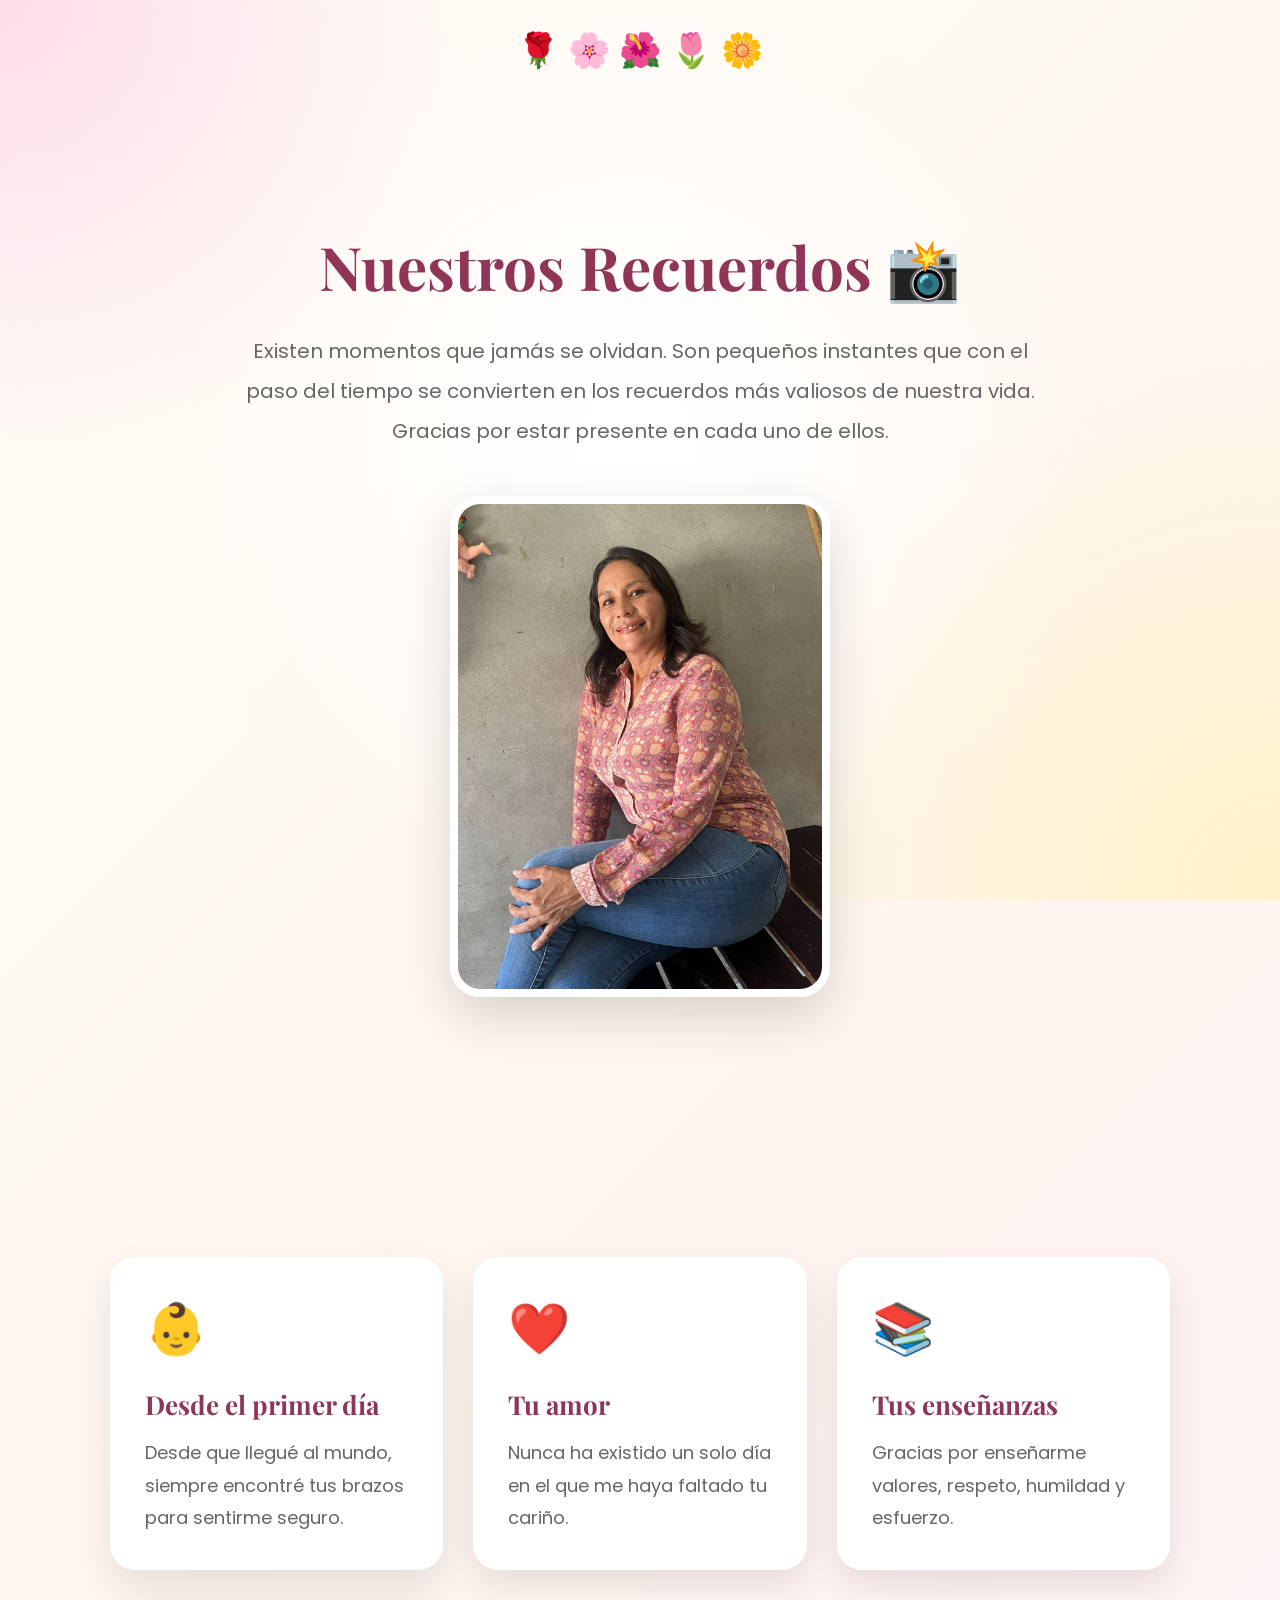
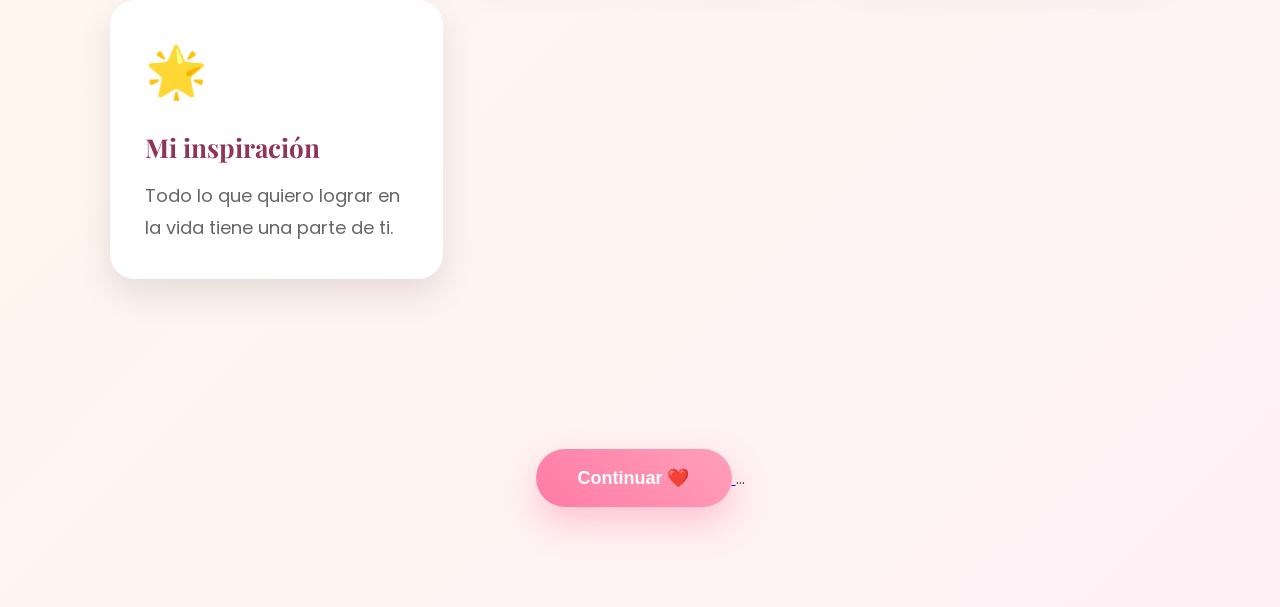
==== 01-html/02-recuerdos.html @ 53626e4e "first commit" ====
<!DOCTYPE html>
<html lang="es">

<head>

    <meta charset="UTF-8">
    <meta name="viewport" content="width=device-width, initial-scale=1.0">

    <title>Nuestros Recuerdos ❤️</title>

    <link rel="stylesheet" href="../02-css/style.css">

</head>

<body>

<div class="container"></div>

<div class="flowers">
🌹 🌸 🌺 🌷 🌼
</div>

<section class="recuerdos">

    <h1>Nuestros Recuerdos 📸</h1>

    <p class="intro">

        Existen momentos que jamás se olvidan.

        Son pequeños instantes que con el paso del tiempo
        se convierten en los recuerdos más valiosos de nuestra vida.

        Gracias por estar presente en cada uno de ellos.

    </p>

    <img src="../image2.jpeg" class="fotoRecuerdo">

</section>

<section class="timeline">

    <div class="card">

        <span>👶</span>

        <h2>Desde el primer día</h2>

        <p>

            Desde que llegué al mundo,
            siempre encontré tus brazos para sentirme seguro.

        </p>

    </div>

    <div class="card">

        <span>❤️</span>

        <h2>Tu amor</h2>

        <p>

            Nunca ha existido un solo día
            en el que me haya faltado tu cariño.

        </p>

    </div>

    <div class="card">

        <span>📚</span>

        <h2>Tus enseñanzas</h2>

        <p>

            Gracias por enseñarme valores,
            respeto, humildad y esfuerzo.

        </p>

    </div>

    <div class="card">

        <span>🌟</span>

        <h2>Mi inspiración</h2>

        <p>

            Todo lo que quiero lograr en la vida
            tiene una parte de ti.

        </p>

    </div>

</section>

<div class="continuar">

<a href="03-mensaje.html">

<button>

Continuar ❤️

</button>

</a>

...







</div>

</div>




<script src="../script/script.js"></script>

</body>

</html>
---- 02-css/style.css ----
/*====================================================
            GOOGLE FONTS
====================================================*/

@import url('https://fonts.googleapis.com/css2?family=Poppins:wght@300;400;500;600;700&family=Playfair+Display:wght@600;700&display=swap');


/*====================================================
                    VARIABLES
====================================================*/

:root{

    --rosa:#f66d9b;
    --rosa-claro:#ffd7e6;
    --rosa-suave:#fff1f7;
    --crema:#fffdf8;
    --dorado:#d4af37;
    --texto:#444;
    --titulo:#8f3658;
    --blanco:#ffffff;

    --sombra:0 15px 40px rgba(0,0,0,.12);

}


/*====================================================
                    RESET
====================================================*/

*{
    margin:0;
    padding:0;
    box-sizing:border-box;
}

html{

    scroll-behavior:smooth;

}

body{

    font-family:'Poppins',sans-serif;

    background:linear-gradient(135deg,#fffdf8,#fff6ef,#fff0f6);

    color:var(--texto);

    overflow-x:hidden;

    min-height:100vh;

    position:relative;

}


/*====================================================
                FONDO DECORATIVO
====================================================*/

body::before{

    content:"";

    position:fixed;

    inset:0;

    background:

    radial-gradient(circle at top left,#ffdce8 0%,transparent 30%),

    radial-gradient(circle at bottom right,#fff2c7 0%,transparent 35%),

    radial-gradient(circle at center,#ffffff 0%,transparent 60%);

    z-index:-3;

}


/*====================================================
                CONTENEDOR GENERAL
====================================================*/

.container{

    width:90%;

    max-width:1200px;

    margin:auto;

}


/*====================================================
                    SECCIONES
====================================================*/

section{

    width:100%;

    padding:90px 20px;

}


/*====================================================
                    TITULOS
====================================================*/

h1{

    font-family:'Playfair Display',serif;

    font-size:58px;

    color:var(--titulo);

    margin-bottom:20px;

}

h2{

    font-family:'Playfair Display',serif;

    color:var(--titulo);

}

p{

    line-height:1.9;

    font-size:18px;

}


/*====================================================
                    BOTONES
====================================================*/

button{

    border:none;

    cursor:pointer;

    padding:18px 42px;

    border-radius:50px;

    background:linear-gradient(45deg,#ff7ba7,#ff9fb9);

    color:white;

    font-size:18px;

    font-weight:600;

    transition:.35s;

    box-shadow:0 15px 35px rgba(255,105,145,.35);

}

button:hover{

    transform:translateY(-5px);

    box-shadow:0 20px 40px rgba(255,105,145,.45);

}


/*====================================================
                TARJETAS
====================================================*/

.card{

    background:rgba(255,255,255,.75);

    backdrop-filter:blur(14px);

    border-radius:25px;

    box-shadow:var(--sombra);

    padding:35px;

}


/*====================================================
                IMÁGENES
====================================================*/

img{

    max-width:100%;

    display:block;

}

.foto{

    border-radius:25px;

    border:8px solid white;

    box-shadow:var(--sombra);

}


/*====================================================
                CORAZONES
====================================================*/

.hearts{

    position:fixed;

    inset:0;

    pointer-events:none;

    overflow:hidden;

    z-index:-1;

}

.heart{

    position:absolute;

    color:#ff7ba7;

    animation:subir linear infinite;

    opacity:.7;

}

@keyframes subir{

    0%{

        transform:translateY(100vh) scale(.5);

        opacity:0;

    }

    20%{

        opacity:.8;

    }

    100%{

        transform:translateY(-120px) scale(1.3);

        opacity:0;

    }

}


/*====================================================
                FLORES
====================================================*/

.flowers{

    width:100%;

    text-align:center;

    font-size:34px;

    margin-top:25px;

    animation:flotar 4s ease-in-out infinite;

}

@keyframes flotar{

    50%{

        transform:translateY(8px);

    }

}
/*====================================================
                PORTADA - 01 INDEX
====================================================*/

.inicio{

    width:90%;
    max-width:1100px;

    margin:60px auto 80px;

    background:rgba(255,255,255,.75);

    backdrop-filter:blur(18px);

    border-radius:35px;

    padding:60px;

    text-align:center;

    box-shadow:0 20px 55px rgba(0,0,0,.12);

    animation:aparecer 1.2s ease;

}

.inicio h3{

    color:var(--rosa);

    font-size:22px;

    font-weight:500;

    margin-bottom:15px;

}

.inicio h1{

    font-size:68px;

    margin-bottom:10px;

}

.inicio h2{

    font-size:40px;

    color:#d45d79;

    margin-bottom:30px;

}

.inicio p{

    max-width:760px;

    margin:0 auto;

    font-size:21px;

    color:#555;

    line-height:2;

}

.fotoPrincipal{

    width:360px;

    height:460px;

    object-fit:cover;

    border-radius:25px;

    margin:45px auto;

    border:8px solid white;

    box-shadow:
    0 20px 45px rgba(0,0,0,.18),
    0 0 35px rgba(255,170,200,.35);

    transition:.45s;

}

.fotoPrincipal:hover{

    transform:scale(1.03);

}

.inicio a{

    text-decoration:none;

}

.inicio button{

    margin-top:15px;

}

/*====================================================
                ANIMACIONES
====================================================*/

@keyframes aparecer{

    from{

        opacity:0;

        transform:translateY(50px);

    }

    to{

        opacity:1;

        transform:translateY(0);

    }

}
/*====================================================
                02 - RECUERDOS
====================================================*/

.recuerdos{

    width:90%;
    max-width:1100px;

    margin:60px auto;

    text-align:center;

    animation:aparecer 1.2s ease;

}

.recuerdos h1{

    font-size:60px;

    margin-bottom:25px;

}

.intro{

    max-width:800px;

    margin:0 auto 45px;

    font-size:20px;

    color:#666;

    line-height:2;

}

.fotoRecuerdo{

    width:380px;

    max-width:95%;

    margin:auto;

    border-radius:30px;

    border:8px solid white;

    box-shadow:0 20px 50px rgba(0,0,0,.15);

    transition:.4s;

}

.fotoRecuerdo:hover{

    transform:scale(1.03);

}

/*==========================
        TARJETAS
==========================*/

.timeline{

    width:90%;

    max-width:1100px;

    margin:80px auto;

    display:grid;

    grid-template-columns:repeat(auto-fit,minmax(260px,1fr));

    gap:30px;

}

.card{

    background:white;

    border-radius:25px;

    padding:35px;

    box-shadow:0 15px 35px rgba(0,0,0,.10);

    transition:.35s;

}

.card:hover{

    transform:translateY(-10px);

}

.card span{

    font-size:50px;

    display:block;

    margin-bottom:20px;

}

.card h2{

    margin-bottom:15px;

    font-size:26px;

}

.card p{

    color:#666;

    line-height:1.8;

}

/*==========================
        BOTÓN
==========================*/

.continuar{

    text-align:center;

    margin:70px 0 100px;

}
/* ============================= */
/* PÁGINA DEL MENSAJE FINAL */
/* ============================= */

.mensaje-final {
    min-height: 100vh;
    display: flex;
    flex-direction: column;
    justify-content: center;
    align-items: center;
    text-align: center;

    padding: 30px;

    background: linear-gradient(
        135deg,
        #ffe0ec,
        #fff5f8,
        #ffd6e5
    );

    animation: aparecer 1.5s ease;
}

.mensaje-final h1 {
    color: #d6336c;
    font-size: 42px;
    margin-bottom: 25px;
}

.mensaje-final p {
    max-width: 650px;
    font-size: 20px;
    line-height: 1.7;
    color: #5a2a3a;
}

.mensaje-final h2 {
    color: #c9184a;
    margin: 25px 0;
}

.corazones {
    font-size: 35px;
    margin-bottom: 20px;
    animation: flotar 2s infinite ease-in-out;
}

.mensaje-final button {
    border: none;
    padding: 15px 28px;

    background: #d6336c;
    color: white;

    font-size: 18px;
    border-radius: 30px;

    cursor: pointer;

    transition: 0.3s;
}

.mensaje-final button:hover {
    transform: scale(1.08);
    background: #c9184a;
}

.sorpresa {
    display: none;

    margin-top: 30px;
    padding: 25px;

    max-width: 550px;

    background: white;
    border-radius: 20px;

    box-shadow: 0 10px 30px rgba(0, 0, 0, 0.15);

    color: #6a1b3f;
    font-size: 20px;

    animation: aparecer 1s ease;
}

/* ============================= */
/* ANIMACIONES */
/* ============================= */

@keyframes aparecer {

    from {
        opacity: 0;
        transform: translateY(30px);
    }

    to {
        opacity: 1;
        transform: translateY(0);
    }

}

@keyframes flotar {

    0% {
      transform: translateY(0);
    }
    50% {
      transform: translateY(-10px);
    }
    100%{
      transform: translateY(0);
    }
}
/* ============================= */
/* PÁGINA FINAL */
/* ============================= */

.final {

    min-height: 100vh;

    display: flex;
    flex-direction: column;

    justify-content: center;
    align-items: center;

    text-align: center;

    padding: 30px;

    background: linear-gradient(
        135deg,
        #ffd6e7,
        #fff0f6,
        #ffc2d9
    );

    overflow: hidden;

}

.final h1 {

    color: #c9184a;

    font-size: 42px;

    margin-bottom: 30px;

    animation: aparecer 1.5s ease;

}

.confeti {

    font-size: 30px;

    margin-bottom: 15px;

    animation: flotar 2s infinite ease-in-out;

}


/* SOBRE */

.sobre {

    position: relative;

    width: 320px;
    height: 220px;

    margin: 30px;

}


/* PARTE TRASERA DEL SOBRE */

.sobre::before {

    .sobre::before {

    content: "";

    position: absolute;

    width: 100%;
    height: 100%;

    background: #e85d8f;

    border-radius: 10px;

    box-shadow: 0 10px 25px rgba(0, 0, 0, 0.2);

    z-index: 2;

    clip-path: polygon(
        0 0,
        50% 55%,
        100% 0,
        100% 100%,
        0 100%
    );

}

}


/* CARTA */

.carta {

    position: absolute;

    left: 10%;

    bottom: 10px;

    width: 80%;

    min-height: 180px;

    padding: 25px;

    box-sizing: border-box;

    background: white;

    border-radius: 10px;

    opacity: 0;

    transform: translateY(80px);

    transition: 1s;

    z-index: 1;

    box-shadow:
        0 5px 15px rgba(0, 0, 0, 0.15);

}


/* SOBRE ABIERTO */

.sobre.abierto .carta {

    opacity: 1;

    transform: translateY(-100px);
    .sobre::before {

    content: "";

    position: absolute;

    width: 100%;
    height: 100%;

    background: #e85d8f;

    border-radius: 10px;

    box-shadow: 0 10px 25px rgba(0, 0, 0, 0.2);

    z-index: 2;

    clip-path: polygon(
        0 0,
        50% 55%,
        100% 0,
        100% 100%,
        0 100%
    );

}

}


.carta h2 {

    color: #c9184a;

}


.carta p {

    color: #5a2a3a;

    line-height: 1.6;

}


.carta h3 {

    color: #d6336c;

}


/* BOTÓN */

.final button {

    border: none;

    padding: 15px 30px;

    border-radius: 30px;

    background: #d6336c;

    color: white;

    font-size: 18px;

    cursor: pointer;

    transition: 0.3s;

}


.final button:hover {

    transform: scale(1.08);

    background: #c9184a;

}


.final-texto {

    margin-top: 30px;

    color: #6a1b3f;

    font-size: 17px;

}
.sobre {
    position: relative;
    width: 320px;
    height: 220px;
    margin: 40px auto;
    background: #e85d8f;
    border-radius: 12px;
    box-shadow: 0 10px 25px rgba(0,0,0,0.2);
}

/* Parte triangular del sobre */
.sobre::before {
    content: "";
    position: absolute;

    top: 0;
    left: 0;

    width: 0;
    height: 0;

    border-left: 160px solid transparent;
    border-right: 160px solid transparent;
    border-top: 120px solid #f58aae;

    z-index: 3;
}

/* Carta */
.carta {
    position: absolute;

    left: 50%;
    bottom: 10px;

    width: 300%;
    min-height: 420px;

    padding: 25px;

    box-sizing: border-box;

    background: white;
    border-radius: 12px;

    opacity: 0;

    transform: translate(-50%,30px);

    transition: 1s;

    z-index: 5;
    box-shadow: 0 8px 25px rgba(0,0, 0,0,2);
    overflow-y: auto;
}

/* Cuando se abre */
.sobre.abierto .carta {
    opacity: 1;
    transform: translate(-50%,-100px);
}
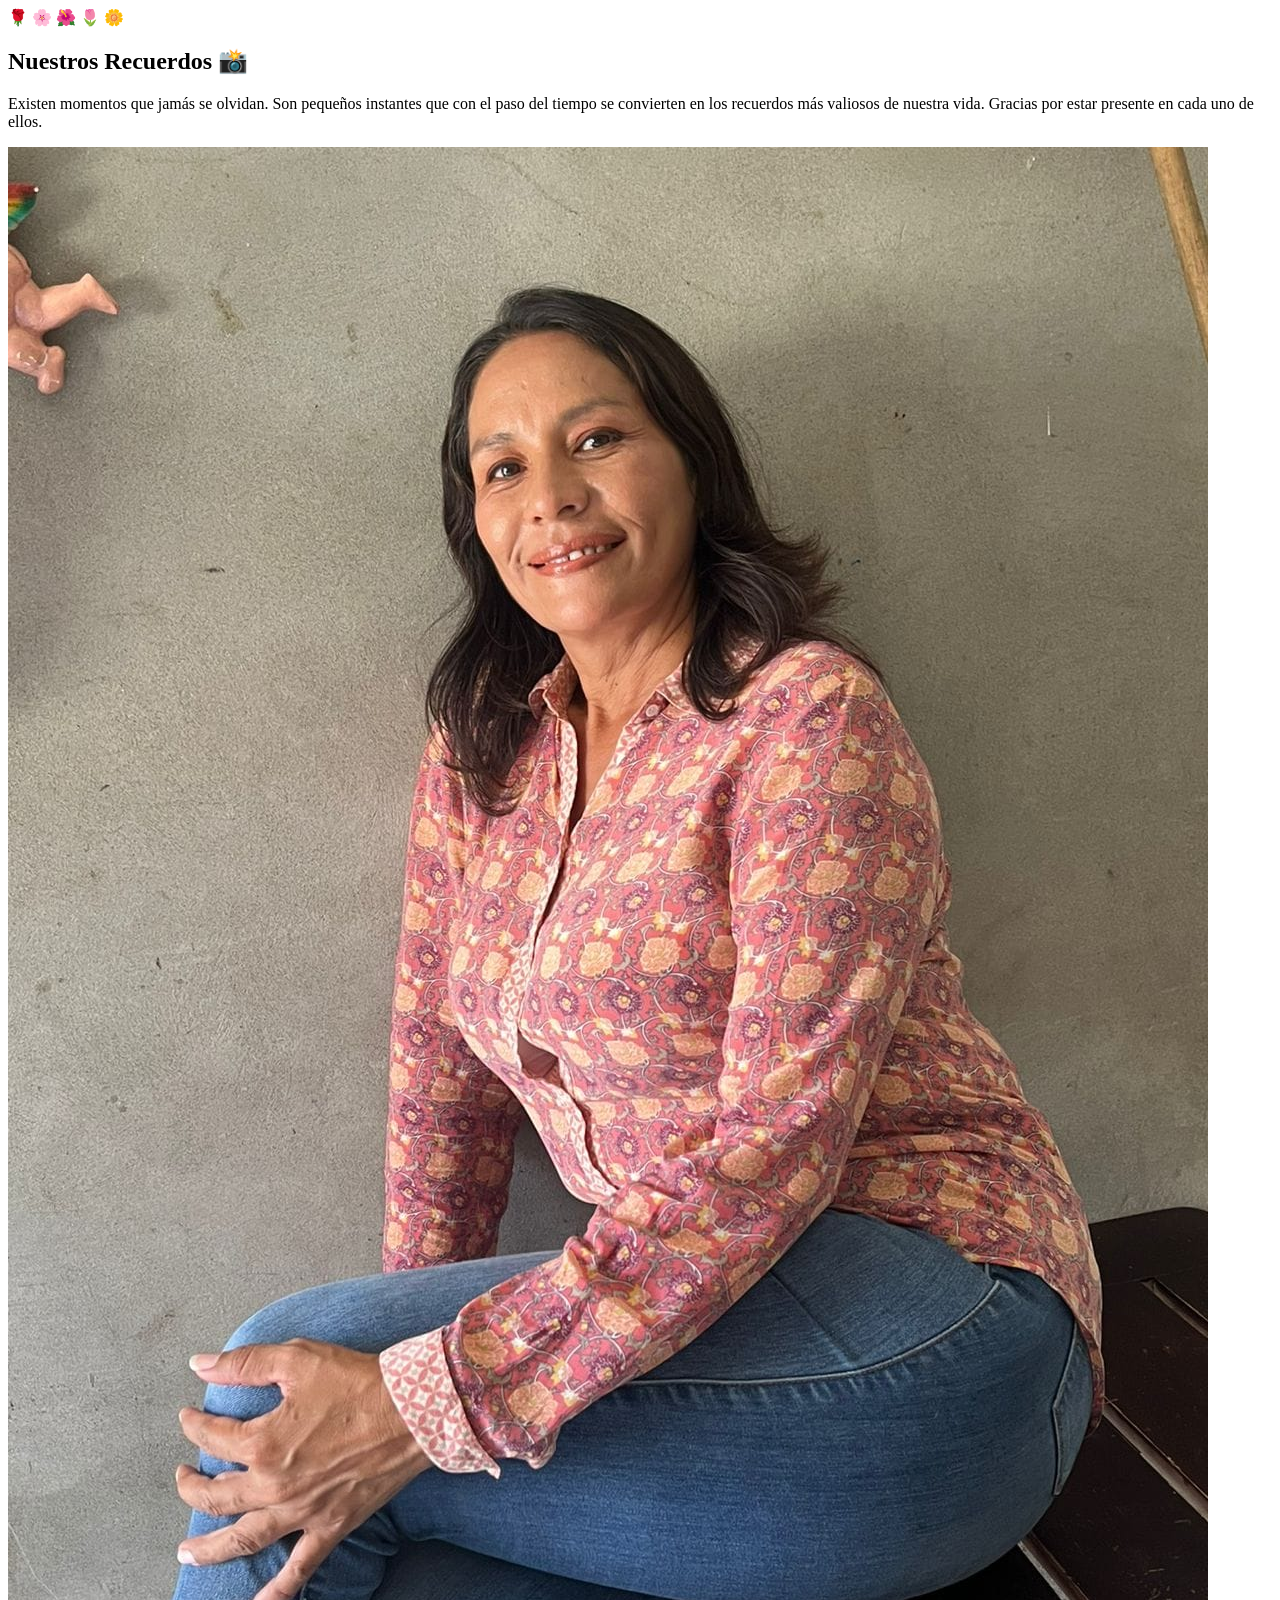
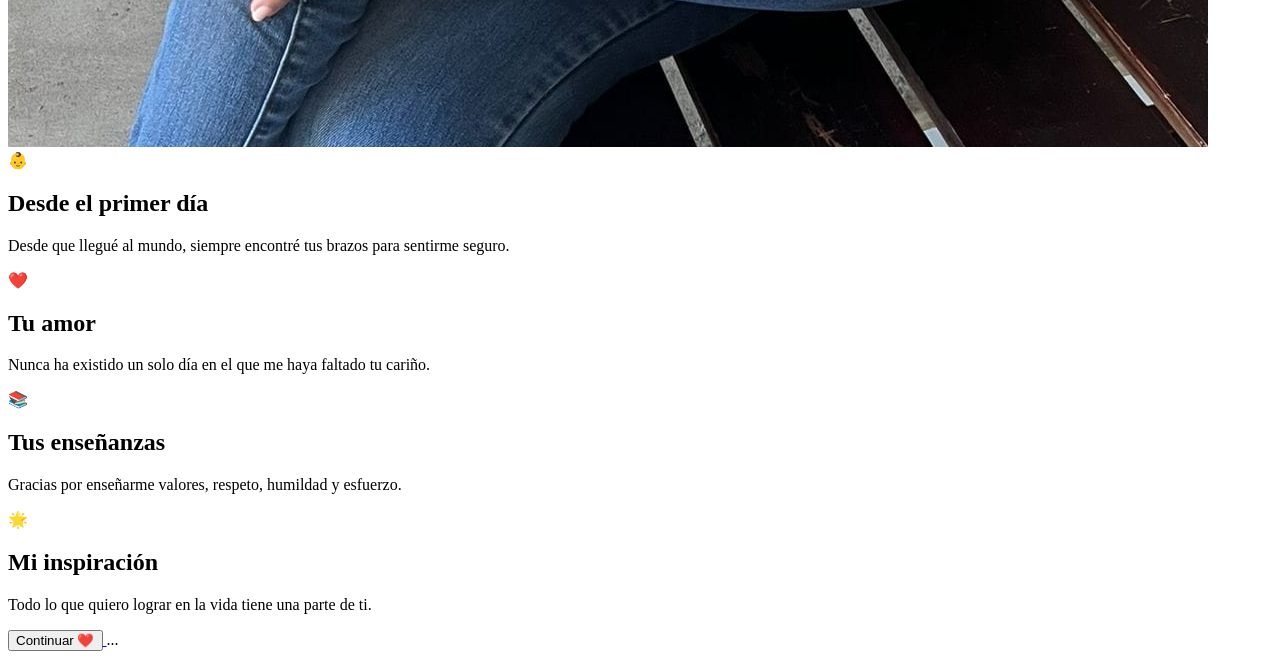
==== commit b40b6b16: "style.css creado" ====
--- a/01-html/02-recuerdos.html
+++ b/01-html/02-recuerdos.html
@@ -8,7 +8,7 @@
 
     <title>Nuestros Recuerdos ❤️</title>
 
-    <link rel="stylesheet" href="../02-css/style.css">
+    <link rel="stylesheet" href="01-style.css">
 
 </head>
 
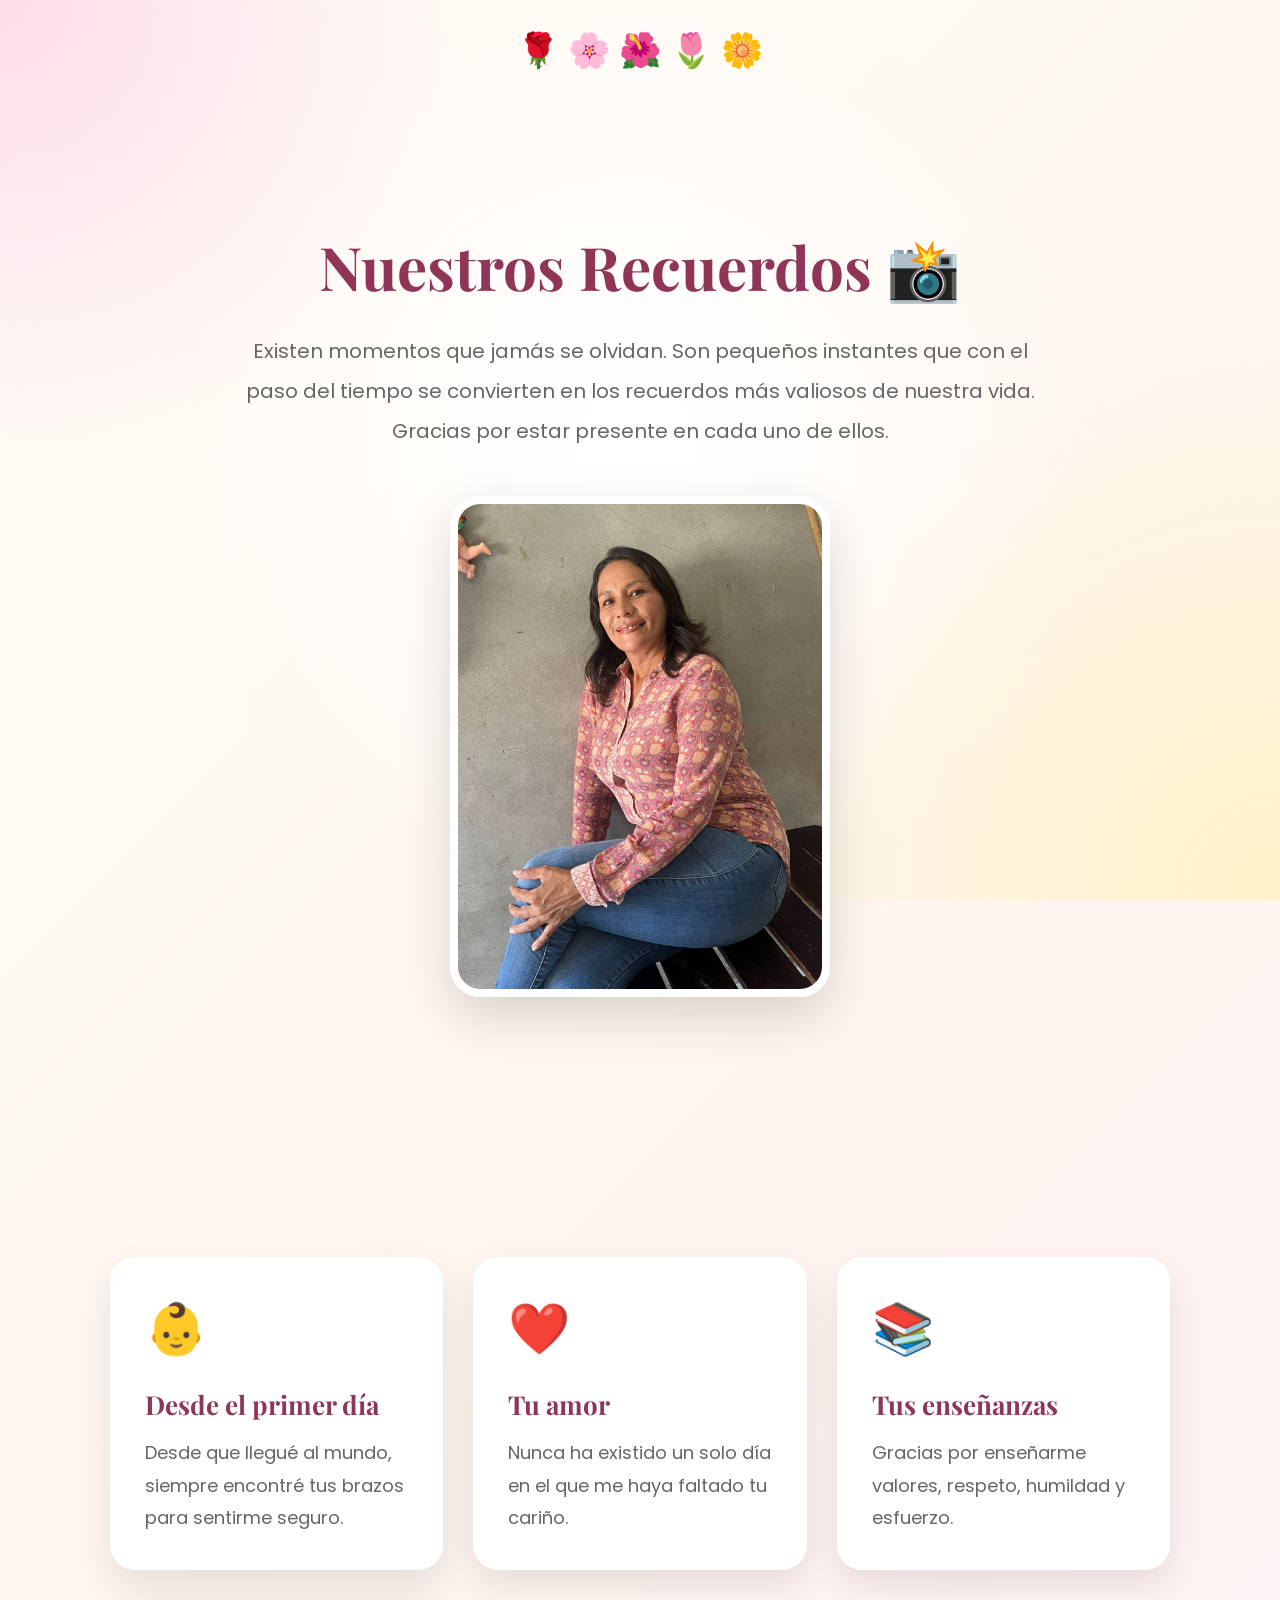
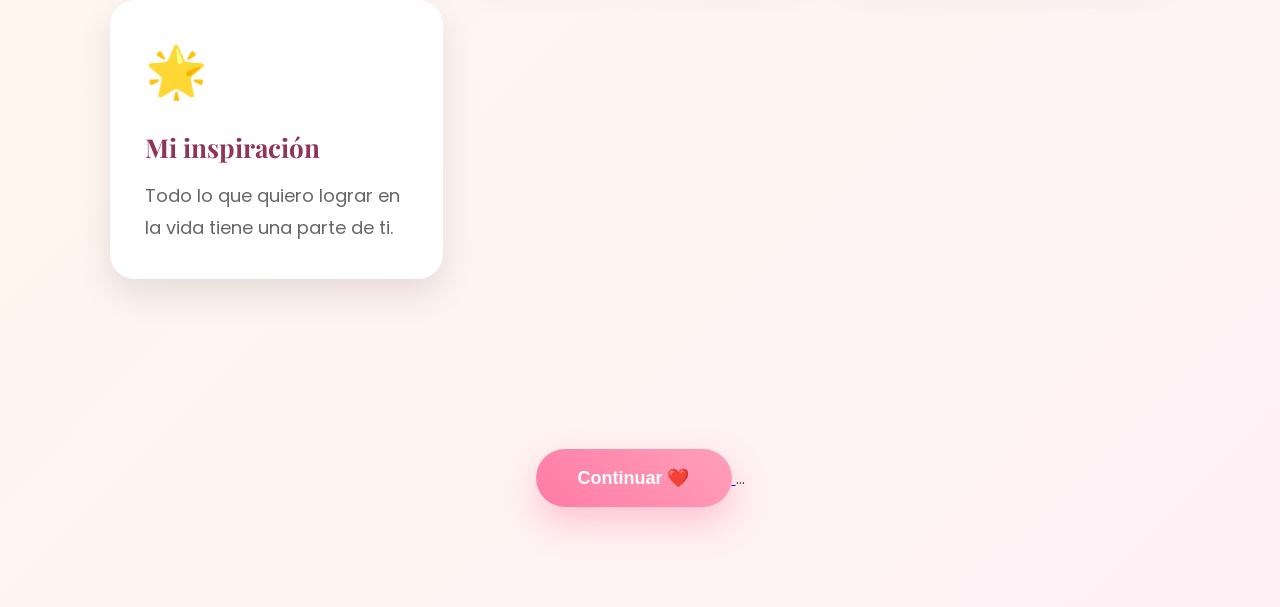
==== commit 1038241e: "cumpleanos final" ====
--- a/01-html/02-recuerdos.html
+++ b/01-html/02-recuerdos.html
@@ -8,7 +8,7 @@
 
     <title>Nuestros Recuerdos ❤️</title>
 
-    <link rel="stylesheet" href="01-style.css">
+    <link rel="stylesheet" href="../01-style.css">
 
 </head>
 
--- a/01-style.css
+++ b/01-style.css
@@ -0,0 +1,998 @@
+/*====================================================
+            GOOGLE FONTS
+====================================================*/
+
+@import url('https://fonts.googleapis.com/css2?family=Poppins:wght@300;400;500;600;700&family=Playfair+Display:wght@600;700&display=swap');
+
+
+/*====================================================
+                    VARIABLES
+====================================================*/
+
+:root{
+
+    --rosa:#f66d9b;
+    --rosa-claro:#ffd7e6;
+    --rosa-suave:#fff1f7;
+    --crema:#fffdf8;
+    --dorado:#d4af37;
+    --texto:#444;
+    --titulo:#8f3658;
+    --blanco:#ffffff;
+
+    --sombra:0 15px 40px rgba(0,0,0,.12);
+
+}
+
+
+/*====================================================
+                    RESET
+====================================================*/
+
+*{
+    margin:0;
+    padding:0;
+    box-sizing:border-box;
+}
+
+html{
+
+    scroll-behavior:smooth;
+
+}
+
+body{
+
+    font-family:'Poppins',sans-serif;
+
+    background:linear-gradient(135deg,#fffdf8,#fff6ef,#fff0f6);
+
+    color:var(--texto);
+
+    overflow-x:hidden;
+
+    min-height:100vh;
+
+    position:relative;
+
+}
+
+
+/*====================================================
+                FONDO DECORATIVO
+====================================================*/
+
+body::before{
+
+    content:"";
+
+    position:fixed;
+
+    inset:0;
+
+    background:
+
+    radial-gradient(circle at top left,#ffdce8 0%,transparent 30%),
+
+    radial-gradient(circle at bottom right,#fff2c7 0%,transparent 35%),
+
+    radial-gradient(circle at center,#ffffff 0%,transparent 60%);
+
+    z-index:-3;
+
+}
+
+
+/*====================================================
+                CONTENEDOR GENERAL
+====================================================*/
+
+.container{
+
+    width:90%;
+
+    max-width:1200px;
+
+    margin:auto;
+
+}
+
+
+/*====================================================
+                    SECCIONES
+====================================================*/
+
+section{
+
+    width:100%;
+
+    padding:90px 20px;
+
+}
+
+
+/*====================================================
+                    TITULOS
+====================================================*/
+
+h1{
+
+    font-family:'Playfair Display',serif;
+
+    font-size:58px;
+
+    color:var(--titulo);
+
+    margin-bottom:20px;
+
+}
+
+h2{
+
+    font-family:'Playfair Display',serif;
+
+    color:var(--titulo);
+
+}
+
+p{
+
+    line-height:1.9;
+
+    font-size:18px;
+
+}
+
+
+/*====================================================
+                    BOTONES
+====================================================*/
+
+button{
+
+    border:none;
+
+    cursor:pointer;
+
+    padding:18px 42px;
+
+    border-radius:50px;
+
+    background:linear-gradient(45deg,#ff7ba7,#ff9fb9);
+
+    color:white;
+
+    font-size:18px;
+
+    font-weight:600;
+
+    transition:.35s;
+
+    box-shadow:0 15px 35px rgba(255,105,145,.35);
+
+}
+
+button:hover{
+
+    transform:translateY(-5px);
+
+    box-shadow:0 20px 40px rgba(255,105,145,.45);
+
+}
+
+
+/*====================================================
+                TARJETAS
+====================================================*/
+
+.card{
+
+    background:rgba(255,255,255,.75);
+
+    backdrop-filter:blur(14px);
+
+    border-radius:25px;
+
+    box-shadow:var(--sombra);
+
+    padding:35px;
+
+}
+
+
+/*====================================================
+                IMÁGENES
+====================================================*/
+
+img{
+
+    max-width:100%;
+
+    display:block;
+
+}
+
+.foto{
+
+    border-radius:25px;
+
+    border:8px solid white;
+
+    box-shadow:var(--sombra);
+
+}
+
+
+/*====================================================
+                CORAZONES
+====================================================*/
+
+.hearts{
+
+    position:fixed;
+
+    inset:0;
+
+    pointer-events:none;
+
+    overflow:hidden;
+
+    z-index:-1;
+
+}
+
+.heart{
+
+    position:absolute;
+
+    color:#ff7ba7;
+
+    animation:subir linear infinite;
+
+    opacity:.7;
+
+}
+
+@keyframes subir{
+
+    0%{
+
+        transform:translateY(100vh) scale(.5);
+
+        opacity:0;
+
+    }
+
+    20%{
+
+        opacity:.8;
+
+    }
+
+    100%{
+
+        transform:translateY(-120px) scale(1.3);
+
+        opacity:0;
+
+    }
+
+}
+
+
+/*====================================================
+                FLORES
+====================================================*/
+
+.flowers{
+
+    width:100%;
+
+    text-align:center;
+
+    font-size:34px;
+
+    margin-top:25px;
+
+    animation:flotar 4s ease-in-out infinite;
+
+}
+
+@keyframes flotar{
+
+    50%{
+
+        transform:translateY(8px);
+
+    }
+
+}
+/*====================================================
+                PORTADA - 01 INDEX
+====================================================*/
+
+.inicio{
+
+    width:90%;
+    max-width:1100px;
+
+    margin:60px auto 80px;
+
+    background:rgba(255,255,255,.75);
+
+    backdrop-filter:blur(18px);
+
+    border-radius:35px;
+
+    padding:60px;
+
+    text-align:center;
+
+    box-shadow:0 20px 55px rgba(0,0,0,.12);
+
+    animation:aparecer 1.2s ease;
+
+}
+
+.inicio h3{
+
+    color:var(--rosa);
+
+    font-size:22px;
+
+    font-weight:500;
+
+    margin-bottom:15px;
+
+}
+
+.inicio h1{
+
+    font-size:68px;
+
+    margin-bottom:10px;
+
+}
+
+.inicio h2{
+
+    font-size:40px;
+
+    color:#d45d79;
+
+    margin-bottom:30px;
+
+}
+
+.inicio p{
+
+    max-width:760px;
+
+    margin:0 auto;
+
+    font-size:21px;
+
+    color:#555;
+
+    line-height:2;
+
+}
+
+.fotoPrincipal{
+
+    width:360px;
+
+    height:460px;
+
+    object-fit:cover;
+
+    border-radius:25px;
+
+    margin:45px auto;
+
+    border:8px solid white;
+
+    box-shadow:
+    0 20px 45px rgba(0,0,0,.18),
+    0 0 35px rgba(255,170,200,.35);
+
+    transition:.45s;
+
+}
+
+.fotoPrincipal:hover{
+
+    transform:scale(1.03);
+
+}
+
+.inicio a{
+
+    text-decoration:none;
+
+}
+
+.inicio button{
+
+    margin-top:15px;
+
+}
+
+/*====================================================
+                ANIMACIONES
+====================================================*/
+
+@keyframes aparecer{
+
+    from{
+
+        opacity:0;
+
+        transform:translateY(50px);
+
+    }
+
+    to{
+
+        opacity:1;
+
+        transform:translateY(0);
+
+    }
+
+}
+/*====================================================
+                02 - RECUERDOS
+====================================================*/
+
+.recuerdos{
+
+    width:90%;
+    max-width:1100px;
+
+    margin:60px auto;
+
+    text-align:center;
+
+    animation:aparecer 1.2s ease;
+
+}
+
+.recuerdos h1{
+
+    font-size:60px;
+
+    margin-bottom:25px;
+
+}
+
+.intro{
+
+    max-width:800px;
+
+    margin:0 auto 45px;
+
+    font-size:20px;
+
+    color:#666;
+
+    line-height:2;
+
+}
+
+.fotoRecuerdo{
+
+    width:380px;
+
+    max-width:95%;
+
+    margin:auto;
+
+    border-radius:30px;
+
+    border:8px solid white;
+
+    box-shadow:0 20px 50px rgba(0,0,0,.15);
+
+    transition:.4s;
+
+}
+
+.fotoRecuerdo:hover{
+
+    transform:scale(1.03);
+
+}
+
+/*==========================
+        TARJETAS
+==========================*/
+
+.timeline{
+
+    width:90%;
+
+    max-width:1100px;
+
+    margin:80px auto;
+
+    display:grid;
+
+    grid-template-columns:repeat(auto-fit,minmax(260px,1fr));
+
+    gap:30px;
+
+}
+
+.card{
+
+    background:white;
+
+    border-radius:25px;
+
+    padding:35px;
+
+    box-shadow:0 15px 35px rgba(0,0,0,.10);
+
+    transition:.35s;
+
+}
+
+.card:hover{
+
+    transform:translateY(-10px);
+
+}
+
+.card span{
+
+    font-size:50px;
+
+    display:block;
+
+    margin-bottom:20px;
+
+}
+
+.card h2{
+
+    margin-bottom:15px;
+
+    font-size:26px;
+
+}
+
+.card p{
+
+    color:#666;
+
+    line-height:1.8;
+
+}
+
+/*==========================
+        BOTÓN
+==========================*/
+
+.continuar{
+
+    text-align:center;
+
+    margin:70px 0 100px;
+
+}
+/* ============================= */
+/* PÁGINA DEL MENSAJE FINAL */
+/* ============================= */
+
+.mensaje-final {
+    min-height: 100vh;
+    display: flex;
+    flex-direction: column;
+    justify-content: center;
+    align-items: center;
+    text-align: center;
+
+    padding: 30px;
+
+    background: linear-gradient(
+        135deg,
+        #ffe0ec,
+        #fff5f8,
+        #ffd6e5
+    );
+
+    animation: aparecer 1.5s ease;
+}
+
+.mensaje-final h1 {
+    color: #d6336c;
+    font-size: 42px;
+    margin-bottom: 25px;
+}
+
+.mensaje-final p {
+    max-width: 650px;
+    font-size: 20px;
+    line-height: 1.7;
+    color: #5a2a3a;
+}
+
+.mensaje-final h2 {
+    color: #c9184a;
+    margin: 25px 0;
+}
+
+.corazones {
+    font-size: 35px;
+    margin-bottom: 20px;
+    animation: flotar 2s infinite ease-in-out;
+}
+
+.mensaje-final button {
+    border: none;
+    padding: 15px 28px;
+
+    background: #d6336c;
+    color: white;
+
+    font-size: 18px;
+    border-radius: 30px;
+
+    cursor: pointer;
+
+    transition: 0.3s;
+}
+
+.mensaje-final button:hover {
+    transform: scale(1.08);
+    background: #c9184a;
+}
+
+.sorpresa {
+    display: none;
+
+    margin-top: 30px;
+    padding: 25px;
+
+    max-width: 550px;
+
+    background: white;
+    border-radius: 20px;
+
+    box-shadow: 0 10px 30px rgba(0, 0, 0, 0.15);
+
+    color: #6a1b3f;
+    font-size: 20px;
+
+    animation: aparecer 1s ease;
+}
+
+/* ============================= */
+/* ANIMACIONES */
+/* ============================= */
+
+@keyframes aparecer {
+
+    from {
+        opacity: 0;
+        transform: translateY(30px);
+    }
+
+    to {
+        opacity: 1;
+        transform: translateY(0);
+    }
+
+}
+
+@keyframes flotar {
+
+    0% {
+      transform: translateY(0);
+    }
+    50% {
+      transform: translateY(-10px);
+    }
+    100%{
+      transform: translateY(0);
+    }
+}
+/* ============================= */
+/* PÁGINA FINAL */
+/* ============================= */
+
+.final {
+
+    min-height: 100vh;
+
+    display: flex;
+    flex-direction: column;
+
+    justify-content: center;
+    align-items: center;
+
+    text-align: center;
+
+    padding: 30px;
+
+    background: linear-gradient(
+        135deg,
+        #ffd6e7,
+        #fff0f6,
+        #ffc2d9
+    );
+
+    overflow: hidden;
+
+}
+
+.final h1 {
+
+    color: #c9184a;
+
+    font-size: 42px;
+
+    margin-bottom: 30px;
+
+    animation: aparecer 1.5s ease;
+
+}
+
+.confeti {
+
+    font-size: 30px;
+
+    margin-bottom: 15px;
+
+    animation: flotar 2s infinite ease-in-out;
+
+}
+
+
+/* SOBRE */
+
+.sobre {
+
+    position: relative;
+
+    width: 320px;
+    height: 220px;
+
+    margin: 30px;
+
+}
+
+
+/* PARTE TRASERA DEL SOBRE */
+
+.sobre::before {
+
+    .sobre::before {
+
+    content: "";
+
+    position: absolute;
+
+    width: 100%;
+    height: 100%;
+
+    background: #e85d8f;
+
+    border-radius: 10px;
+
+    box-shadow: 0 10px 25px rgba(0, 0, 0, 0.2);
+
+    z-index: 2;
+
+    clip-path: polygon(
+        0 0,
+        50% 55%,
+        100% 0,
+        100% 100%,
+        0 100%
+    );
+
+}
+
+}
+
+
+/* CARTA */
+
+.carta {
+
+    position: absolute;
+
+    left: 10%;
+
+    bottom: 10px;
+
+    width: 80%;
+
+    min-height: 180px;
+
+    padding: 25px;
+
+    box-sizing: border-box;
+
+    background: white;
+
+    border-radius: 10px;
+
+    opacity: 0;
+
+    transform: translateY(80px);
+
+    transition: 1s;
+
+    z-index: 1;
+
+    box-shadow:
+        0 5px 15px rgba(0, 0, 0, 0.15);
+
+}
+
+
+/* SOBRE ABIERTO */
+
+.sobre.abierto .carta {
+
+    opacity: 1;
+
+    transform: translateY(-100px);
+    .sobre::before {
+
+    content: "";
+
+    position: absolute;
+
+    width: 100%;
+    height: 100%;
+
+    background: #e85d8f;
+
+    border-radius: 10px;
+
+    box-shadow: 0 10px 25px rgba(0, 0, 0, 0.2);
+
+    z-index: 2;
+
+    clip-path: polygon(
+        0 0,
+        50% 55%,
+        100% 0,
+        100% 100%,
+        0 100%
+    );
+
+}
+
+}
+
+
+.carta h2 {
+
+    color: #c9184a;
+
+}
+
+
+.carta p {
+
+    color: #5a2a3a;
+
+    line-height: 1.6;
+
+}
+
+
+.carta h3 {
+
+    color: #d6336c;
+
+}
+
+
+/* BOTÓN */
+
+.final button {
+
+    border: none;
+
+    padding: 15px 30px;
+
+    border-radius: 30px;
+
+    background: #d6336c;
+
+    color: white;
+
+    font-size: 18px;
+
+    cursor: pointer;
+
+    transition: 0.3s;
+
+}
+
+
+.final button:hover {
+
+    transform: scale(1.08);
+
+    background: #c9184a;
+
+}
+
+
+.final-texto {
+
+    margin-top: 30px;
+
+    color: #6a1b3f;
+
+    font-size: 17px;
+
+}
+.sobre {
+    position: relative;
+    width: 320px;
+    height: 220px;
+    margin: 40px auto;
+    background: #e85d8f;
+    border-radius: 12px;
+    box-shadow: 0 10px 25px rgba(0,0,0,0.2);
+}
+
+/* Parte triangular del sobre */
+.sobre::before {
+    content: "";
+    position: absolute;
+
+    top: 0;
+    left: 0;
+
+    width: 0;
+    height: 0;
+
+    border-left: 160px solid transparent;
+    border-right: 160px solid transparent;
+    border-top: 120px solid #f58aae;
+
+    z-index: 3;
+}
+
+/* Carta */
+.carta {
+    position: absolute;
+
+    left: 50%;
+    bottom: 10px;
+
+    width: 300%;
+    min-height: 420px;
+
+    padding: 25px;
+
+    box-sizing: border-box;
+
+    background: white;
+    border-radius: 12px;
+
+    opacity: 0;
+
+    transform: translate(-50%,30px);
+
+    transition: 1s;
+
+    z-index: 5;
+    box-shadow: 0 8px 25px rgba(0,0, 0,0,2);
+    overflow-y: auto;
+}
+
+/* Cuando se abre */
+.sobre.abierto .carta {
+    opacity: 1;
+    transform: translate(-50%,-100px);
+}
